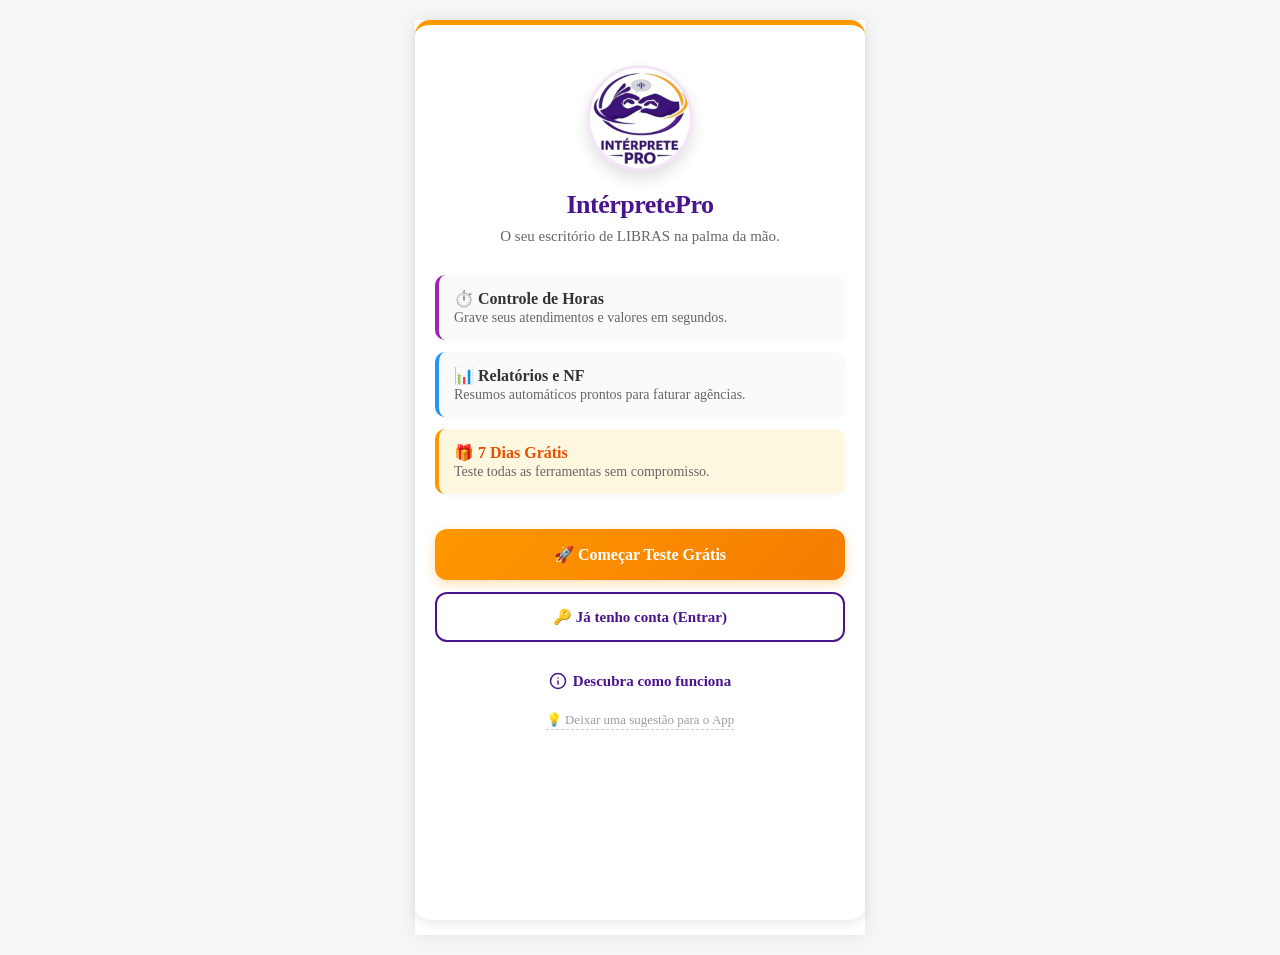
==== index.html @ 171ca23b "Inclui gerador local de QR Pix para Orders API" ====
<!DOCTYPE html>
<html lang="pt-br">

<head>
<!-- Teste de deploy automático -->
  <!-- Google Analytics: carregamento 8s após o carregamento completo da página -->
  
  <script>
    window.addEventListener('load', function () {
      window.setTimeout(function carregarGtag() {
        window.dataLayer = window.dataLayer || [];
        window.gtag = function () {
          window.dataLayer.push(arguments);
        };

        window.gtag('js', new Date());
        window.gtag('config', 'G-GJYN95318X');

        const script = document.createElement('script');
        script.src = 'https://www.googletagmanager.com/gtag/js?id=G-GJYN95318X';
        script.async = true;
        script.setAttribute('data-gtag-lazy', 'true');
        document.head.appendChild(script);
      }, 8000);
    }, { once: true });
  </script>

  <meta charset="UTF-8">
  <link rel="preload" as="image" href="logo.webp" type="image/webp" fetchpriority="high">
  <base target="_top">
  <meta name="viewport" content="width=device-width, initial-scale=1.0">

  <meta name="mobile-web-app-capable" content="yes">
  <meta name="apple-mobile-web-app-capable" content="yes">
  <meta name="apple-mobile-web-app-status-bar-style" content="black-translucent">
  <meta name="theme-color" content="#4a148c">
  <link rel="manifest" href="manifest.json">

  <title>IntérpretePro - App para Gestão de Intérpretes de LIBRAS</title>

  <meta name="description"
    content="O sistema de gestão definitivo para intérpretes de LIBRAS. Controle financeiro, histórico de atendimentos e relatórios simplificados em um só lugar.">
  <meta name="keywords" content="intérprete, LIBRAS, gestão, controle financeiro, sistema, app, surdos, acessibilidade">
  <meta name="author" content="Danilo Bertolani">

  <meta property="og:type" content="website">
  <meta property="og:url" content="https://interpretepro.deab.com.br/">
  <meta property="og:title" content="IntérpretePro | O seu escritório na palma da mão">
  <meta property="og:description"
    content="Gestão financeira e controle de atendimentos exclusivo para intérpretes de LIBRAS. Acesse agora!">
  <meta property="og:image" content="https://interpretepro.deab.com.br/logo.webp">
  <meta property="og:image:width" content="500">
  <meta property="og:image:height" content="500">

  <meta name="twitter:url" content="https://interpretepro.deab.com.br/">
  <meta name="twitter:image" content="https://interpretepro.deab.com.br/logo.webp">

  <link rel="icon" type="image/png" href="logo.webp">
  <link rel="apple-touch-icon" href="logo.webp">


  <link rel="stylesheet" href="style.css">
</head>

<body>
  <div id="barra-offline" style="display: none;">
    ⚠️ Você está sem internet. Verifique sua conexão.
  </div>

  <div id="toast-container" class="toast-container"></div>

  <div class="container-app" role="main">

    <div id="tela-login-google" class="card" style="display: none; text-align: center; padding: 40px 20px;">
      <div style="margin-bottom: 20px; display: flex; justify-content: center; width: 100%;">
        <img src="logo.webp" alt="Logo IntérpretePro" width="150" height="150" decoding="async"
          style="aspect-ratio: 1 / 1; width: 150px; height: 150px; border-radius: 50%; object-fit: cover; box-shadow: 0 4px 8px rgba(0,0,0,0.1); background: #fff;">
      </div>
      <h2 style="color: #4a148c; margin-bottom: 8px;">Portal IntérpretePro</h2>
      <p style="color: #757575; font-size: 14px; margin-bottom: 30px;">Gestão inteligente para intérpretes de LIBRAS.
      </p>

      <button onclick="solicitarAcessoSaaS()" class="btn-primario"
        style="background: #4285F4; border: none; width: 100%; display: flex; align-items: center; justify-content: center; gap: 10px; padding: 14px; border-radius: 8px; font-weight: bold; cursor: pointer;">
        <img src="https://www.gstatic.com/images/branding/product/1x/gsa_512dp.png" width="18">
        Entrar com Google
      </button>

      <div
        style="margin-top: 25px; padding: 15px; background-color: #f8f9fa; border-radius: 10px; border: 1px solid #eee;">
        <label
          style="display: flex; align-items: flex-start; text-align: left; cursor: pointer; font-size: 13px; line-height: 1.4; color: #616161;">
          <input type="checkbox" id="aceito-termos" style="margin-top: 2px; margin-right: 12px; transform: scale(1.2);">
          <span>
            Estou de acordo com os
            <a href="#" onclick="abrirModalTermos(event)"
              style="color: #4285F4; font-weight: 600; text-decoration: none; border-bottom: 1px solid #4285F4;">Termos
              de Uso</a>
            e a
            <a href="privacidade.html" target="_blank"
              style="color: #4285F4; font-weight: 600; text-decoration: none; border-bottom: 1px solid #4285F4;">Política
              de Privacidade</a>.
          </span>
        </label>
      </div>

      <div style="margin-top: 20px; font-size: 11px; text-align: center;">
        <a href="privacidade.html" target="_blank" style="color: #999; text-decoration: underline;">Política de
          Privacidade</a>
      </div>
    </div>

    <div id="tela-loading" style="display: none;">
      <div style="margin-bottom: 30px;">
        <img src="logo.webp" alt="Logo IntérpretePro" width="150" height="150" decoding="async"
          style="aspect-ratio: 1 / 1; width: 150px; height: 150px; border-radius: 50%; box-shadow: 0 10px 30px rgba(0,0,0,0.15);">
      </div>
      <h2 style="color: #4a148c; font-size: 36px; font-weight: 900; margin: 0 0 15px 0;">Olá, <span
          id="nome-usuario-loading" style="color: #FF9800;">Intérprete</span>! 🤟</h2>
      <p style="color: #666; font-size: 20px; margin: 0 0 40px 0;">Estamos organizando seu escritório...</p>
      <div class="loader"></div>
    </div>

    <div id="tela-trial" class="card" style="display: none; text-align: center; padding: 40px 20px;">
      <div style="font-size: 50px; margin-bottom: 10px;">🎁</div>
      <h2 style="color: #4a148c;">Bem-vindo ao IntérpretePro!</h2>

      <p style="color: #666; margin-top: 15px; font-size: 15px; line-height: 1.5;">
        Vimos que você é novo por aqui.<br>Que tal testar nosso sistema completo de gestão por <strong>7 dias totalmente
          grátis</strong>?
      </p>

      <button onclick="iniciarTesteGratis()" class="btn-primario"
        style="background: #25D366; width: 100%; margin-top: 25px; font-size: 16px; padding: 15px; font-weight: bold; box-shadow: 0 4px 6px rgba(37, 211, 102, 0.3);">
        🚀 Iniciar meus 7 Dias Grátis
      </button>

      <p style="font-size: 12px; color: #999; margin-top: 15px;">Nenhum cartão de crédito necessário nesta etapa.</p>
    </div>

    <div id="tela-bloqueio" class="card" style="display: none; text-align: center; padding: 40px 20px;">

      <div style="display: flex; justify-content: flex-end; width: 100%; margin-bottom: -10px;">
        <a href="#" onclick="logout()"
          style="color: #d32f2f; text-decoration: none; font-size: 13px; font-weight: 600; padding: 6px 12px; background: #ffebee; border-radius: 6px;">Sair
          da conta</a>
      </div>

      <div style="font-size: 50px; margin-bottom: 10px;">⏳</div>

      <h2 style="color: #FF9800;">Tempo Esgotado</h2>

      <p style="color: #444; margin-top: 10px; font-size: 15px; line-height: 1.5;">
        O período de acesso para o e-mail <br>
        <strong id="email-bloqueado" style="color:#4a148c;"></strong><br>
        chegou ao fim.
      </p>

      <p id="motivo-bloqueio" style="display:none;"></p>
      <div
        style="background: #f8f9fa; padding: 15px; border-radius: 8px; border-left: 4px solid #4CAF50; margin: 20px 0; text-align: left;">
        <p style="margin: 0; font-size: 13px; color: #555;">
          <strong>Seus dados estão seguros!</strong> 🛡️<br>
          Seu histórico de atendimentos e configurações continuam salvos no nosso banco de dados. Para voltar a
          adicionar novos serviços e faturar, renove seu acesso abaixo.
        </p>
      </div>


      <button id="btn-pagar" onclick="abrirModalPlanos()" class="btn-primario" style="display:none; margin-top:15px;">
        💳 Ver Planos e Assinar
      </button>

      <a href="https://wa.me/5527996962395?text=Olá, Danilo! Gostaria de renovar meu acesso ao App InterpretePro."
        target="_blank" class="btn-primario"
        style="background: #25D366; display: block; width: 100%; margin-top: 10px; text-decoration: none; padding: 12px; font-size: 14px; color: white;">
        📲 Falar com Suporte (WhatsApp)
      </a>

      <div style="display: flex; align-items: center; margin: 25px 0 15px 0;">
        <div style="flex: 1; height: 1px; background: #eee;"></div>
        <span style="padding: 0 10px; color: #999; font-size: 12px;">ou</span>
        <div style="flex: 1; height: 1px; background: #eee;"></div>
      </div>

      <p style="font-size: 12px; color: #777; margin-bottom: 10px;">
        Precisa apenas gerar uma nota fiscal antiga ou ver seu histórico?
      </p>

      <button onclick="acessarModoLeitura()" class="btn-voltar"
        style="width: 100%; margin: 0; padding: 12px; color: #546e7a; border: 1px solid #cfd8dc; background: #eceff1; font-weight: 600;">
        👀 Entrar no Modo Apenas Visualização
      </button>

    </div>

    <div id="tela-home" class="card"
      style="display: block; padding: 40px 20px; text-align: center; border-top: 5px solid #FF9800; border-radius: 15px;">

      <img src="logo.webp" alt="Logo IntérpretePro" width="100" height="100" fetchpriority="high" decoding="async"
        style="width: 100px; height: 100px; border-radius: 50%; margin-bottom: 15px; box-shadow: 0 8px 16px rgba(0,0,0,0.12); border: 3px solid #f3e5f5;">
      <h1 style="color: #4a148c; margin: 0; font-size: 26px; font-weight: 900; letter-spacing: -0.5px;">IntérpretePro
      </h1>
      <p style="color: #666; font-size: 15px; margin-top: 8px; margin-bottom: 30px;">O seu escritório de LIBRAS na palma
        da mão.</p>

      <div style="text-align: left; margin-bottom: 35px; display: flex; flex-direction: column; gap: 12px;">

        <div
          style="padding: 14px 15px; border-radius: 10px; background: #fafafa; border-left: 4px solid #9c27b0; box-shadow: 0 2px 5px rgba(0,0,0,0.03);">
          <strong style="color:#333; font-size: 16px;">⏱️ Controle de Horas</strong><br>
          <span style="color:#666; font-size: 14px;">Grave seus atendimentos e valores em segundos.</span>
        </div>

        <div
          style="padding: 14px 15px; border-radius: 10px; background: #fafafa; border-left: 4px solid #2196F3; box-shadow: 0 2px 5px rgba(0,0,0,0.03);">
          <strong style="color:#333; font-size: 16px;">📊 Relatórios e NF</strong><br>
          <span style="color:#666; font-size: 14px;">Resumos automáticos prontos para faturar agências.</span>
        </div>

        <div
          style="padding: 14px 15px; border-radius: 10px; background: #fff8e1; border-left: 4px solid #FF9800; box-shadow: 0 2px 5px rgba(0,0,0,0.03);">
          <strong style="color:#E65100; font-size: 16px;">🎁 7 Dias Grátis</strong><br>
          <span style="color:#666; font-size: 14px;">Teste todas as ferramentas sem compromisso.</span>
        </div>

      </div>

      <div style="display: flex; flex-direction: column; gap: 12px; margin-bottom: 30px;">

        <button onclick="mostrarTelaLogin()"
          style="background: linear-gradient(135deg, #FF9800, #F57C00); color: white; border: none; padding: 16px; font-size: 16px; font-weight: bold; border-radius: 12px; box-shadow: 0 4px 12px rgba(255, 152, 0, 0.3); cursor: pointer; transition: 0.2s;">
          🚀 Começar Teste Grátis
        </button>

        <button onclick="mostrarTelaLogin()"
          style="background: transparent; color: #4a148c; border: 2px solid #4a148c; padding: 14px; font-size: 15px; font-weight: bold; border-radius: 12px; cursor: pointer; transition: 0.2s;">
          🔑 Já tenho conta (Entrar)
        </button>

      </div>

      <a href="como-funciona.html" target="_blank"
        style="color: #4a148c; font-size: 15px; font-weight: bold; text-decoration: none; display: inline-flex; align-items: center; justify-content: center; gap: 6px; margin-bottom: 20px; transition: 0.2s;">
        <svg width="18" height="18" viewBox="0 0 24 24" fill="none" stroke="currentColor" stroke-width="2"
          stroke-linecap="round" stroke-linejoin="round">
          <circle cx="12" cy="12" r="10"></circle>
          <path d="M12 16v-4"></path>
          <path d="M12 8h.01"></path>
        </svg>
        Descubra como funciona
      </a>

      <br>

      <a href="#" onclick="abrirModalFeedback(event)"
        style="color: #9e9e9e; font-size: 13px; text-decoration: none; border-bottom: 1px dashed #ccc; padding-bottom: 2px; transition: 0.2s;">
        💡 Deixar uma sugestão para o App
      </a>

    </div>
    <div id="tela-app" style="display: none;">

      <div
        style="display: flex; justify-content: space-between; align-items: center; margin-bottom: 20px; padding-bottom: 10px; border-bottom: 1px solid #e0e0e0;">

        <div style="display: flex; align-items: center; gap: 12px;">
          <img src="logo.webp" alt="Logo"
            style="width: 45px; height: 45px; border-radius: 50%; border: 2px solid #f3e5f5;">
          <span class="header-app-logo">IntérpretePro</span>
        </div>

        <a href="#" onclick="logout()"
          style="color: #d32f2f; text-decoration: none; font-size: 14px; font-weight: 600; padding: 6px 12px; background: #ffebee; border-radius: 6px;">Sair</a>
      </div>

      <div class="dash-card">
        <p class="dash-title">Total a Receber</p>
        <p class="dash-value" id="valor-pendente">R$ 0,00</p>
        <div id="pendente-detalhado"
          style="display:flex; justify-content:center; gap:15px; font-size:12px; color:#666; flex-wrap:wrap; margin-top: 5px;">
        </div>
      </div>

      <div class="menu-grid">

        <button class="menu-btn" onclick="abrirRegistro()">
          <div class="menu-icon">➕</div>
          <div class="menu-text">Novo Serviço</div>
        </button>
        <button class="menu-btn" onclick="abrirHistorico()">
          <div class="menu-icon">🧾</div>
          <div class="menu-text">Histórico</div>
        </button>
        <button class="menu-btn" onclick="abrirRelatorios()">
          <div class="menu-icon">📊</div>
          <div class="menu-text">Relatórios/NF</div>
        </button>
        <button class="menu-btn" onclick="abrirConfiguracoes()">
          <div class="menu-icon">⚙️</div>
          <div class="menu-text">Ajustes / Equipe</div>
        </button>

        <button id="btn-tab-admin" class="menu-btn" onclick="abrirAdmin()"
          style="display:none; border: 2px solid #9c27b0; background: #f3e5f5;">
          <div class="menu-icon">🔑</div>
          <div class="menu-text" style="color:#4a148c; font-weight:bold;">Master Admin</div>
        </button>

      </div>

    </div>



    <div id="tela-registro" style="display: none;">
      <div class="card">

        <div class="header-app">
          <button class="btn-voltar-topo" onclick="fecharRegistroManual()">⬅</button>
          <h2 id="titulo-form">Atendimento</h2>
        </div>

        <form id="formRegistro" onsubmit="enviarDados(event)">
          <input type="hidden" id="linha-edicao">
          <input type="hidden" id="status-antigo">
          <input type="hidden" id="data-pgto-antiga">

          <div class="form-row-duo">
            <div style="flex: 1;"><label>Data:</label><input type="date" id="data" required></div>
            <div style="flex: 1.5;"><label>Tipo de Serviço:</label><select id="tipoServico" required></select></div>
          </div>

          <label>Intérprete:</label><select id="interprete" required></select>

          <label>Contratação:</label>
          <div class="toggle-origem">
            <input type="radio" name="origemAtendimento" value="Particular" id="origem-p"
              onchange="toggleCamposAgencia()" checked>
            <label for="origem-p">Particular</label>
            <input type="radio" name="origemAtendimento" value="Agência" id="origem-a" onchange="toggleCamposAgencia()">
            <label for="origem-a">Agência</label>
          </div>

          <div id="box-agencia" style="display: none;">
            <label>Agência:</label>
            <select id="agencia" onchange="aoMudarAgencia()"></select>
          </div>

          <label>Cliente/Empresa Final:</label>
          <input type="text" id="empresa" list="listaEmpresasDatalist" required
            placeholder="Selecione ou digite novo...">
          <datalist id="listaEmpresasDatalist"></datalist>

          <div class="form-row-duo">
            <div style="flex: 1;"><label>Início:</label><input type="time" id="inicio" required
                onchange="calcularTotalLive()"></div>
            <div style="flex: 1;"><label>Término:</label><input type="time" id="fim" required
                onchange="calcularTotalLive()"></div>
          </div>

          <label>Cobrança:</label>
          <div style="display: flex; gap: 10px; margin-top:5px;">
            <label style="font-weight:normal;"><input type="radio" name="tipoCobranca" value="hora" checked
                onchange="calcularTotalLive()"> Hora</label>
            <label style="font-weight:normal;"><input type="radio" name="tipoCobranca" value="fixo"
                onchange="calcularTotalLive()"> Fixo</label>
          </div>

          <label id="label-valor">Valor:</label>
          <input type="text" inputmode="numeric" id="valor-base" oninput="formatarMoeda(this); calcularTotalLive()"
            required>

          <div class="box-valor-live">
            <span style="font-size:11px; color:#2e7d32;">Subtotal: </span>
            <strong style="font-size:20px; color:#1b5e20;" id="valor-live-preview">R$ 0,00</strong>
          </div>

          <label>Obs:</label><textarea id="obs" rows="2"></textarea>

          <div id="secao-edicao-financeira"
            style="display:none; background: #f3e5f5; padding: 15px; border-radius: 10px; margin-bottom: 15px; border: 1px solid #ce93d8;">
            <label style="color: #4a148c; font-weight: bold;">Status do Pagamento:</label>
            <select id="edit-status" onchange="toggleDataEdicao()">
              <option value="Pendente">⏳ Pendente</option>
              <option value="Pago">✅ Pago</option>
            </select>
            <div id="box-data-recebimento-edit" style="margin-top: 10px;">
              <label>Data do Recebimento:</label>
              <input type="date" id="edit-data-pgto">
            </div>
          </div>

          <button type="submit" id="btnSalvar" class="btn-primario">Salvar</button>
          <button type="button" class="btn-voltar" onclick="fecharRegistroManual()">Cancelar</button>

        </form>
      </div>
    </div>

    <div id="tela-historico" style="display: none;">

      <div class="card">
        <div class="header-app">
          <button class="btn-voltar-topo" onclick="voltarDashboard()">⬅</button>
          <h2>Histórico</h2>
        </div>

        <div class="filtros-box">
          <div class="grid-filtros">
            <div>
              <label>Status:</label>
              <select id="filtroStatus" onchange="filtrarListaHistorico()" style="background: #fff;">
                <option value="pendente" selected>⏳ Pendentes</option>
                <option value="pago">✔️ Pagos</option>
                <option value="todos">📋 Todos</option>
              </select>
            </div>
            <div><label>Agência:</label><select id="filtroAgenciaHist" onchange="filtrarListaHistorico()"></select>
            </div>
            <div><label>Membro:</label><select id="filtroInterpreteHist" onchange="filtrarListaHistorico()"></select>
            </div>
            <div><label>Cliente:</label><input type="text" id="filtroClienteHist" onkeyup="filtrarListaHistorico()"
                placeholder="Buscar..."></div>
          </div>

          <div style="margin-top: 15px; border-top: 1px dashed #90caf9; padding-top: 10px;">
            <div style="display: flex; justify-content: space-between; align-items: center; margin-bottom: 5px;">
              <label style="margin: 0; font-size: 13px; color: #1976d2;">Período do Atendimento:</label>
              <button id="btnOrdenacaoData" onclick="alternarOrdemData()"
                style="background: #e3f2fd; border: none; border-radius: 6px; padding: 5px 10px; font-size: 11px; cursor: pointer; color: #1565c0; font-weight: bold; transition: 0.2s;">
                ⬇️ Mais Recentes
              </button>
            </div>
            <div style="display: flex; gap: 10px; align-items: center;">
              <input type="date" id="filtroDataInicio" onchange="filtrarListaHistorico()"
                style="margin: 0; padding: 10px; font-size: 13px !important; color: #444;">
              <span style="font-size: 12px; color: #666; font-weight: bold;">até</span>
              <input type="date" id="filtroDataFim" onchange="filtrarListaHistorico()"
                style="margin: 0; padding: 10px; font-size: 13px !important; color: #444;">
            </div>
          </div>

        </div>

        <div id="lista-html"></div>
      </div>
    </div>

    <div id="tela-relatorios" style="display: none;">
      <div class="card">
        <div class="header-app"><button class="btn-voltar-topo" onclick="voltarDashboard()">⬅</button>
          <h2>Relatórios</h2>
        </div>
        <div class="filtros-box" style="background: #f3e5f5;">
          <label>Tipo de Relatório:</label>
          <select id="tipoRelatorio" onchange="gerarRelatorio()">
            <option value="nf">📄 Nota Fiscal (Por Agência/Membro)</option>
            <option value="horas">⏱️ Produtividade (Total de Horas)</option>
          </select>
          <label id="labelMesFiltro">Mês Recebido:</label><input type="month" id="filtroMesRelatorio"
            onchange="gerarRelatorio()">
          <label>Membro:</label><select id="filtroMembroRelatorio" onchange="gerarRelatorio()"></select>
          <label>Agência (Opcional):</label><select id="filtroAgenciaRelatorio" onchange="gerarRelatorio()"></select>
        </div>
        <div class="relatorio-stats">
          <div class="stat-card"><span class="stat-label">Faturamento</span><strong id="valor-total-relatorio">R$
              0,00</strong></div>
          <div class="stat-card"><span class="stat-label">Total Horas</span><strong
              id="horas-total-relatorio">0.00h</strong></div>
        </div>
        <div id="lista-relatorio"></div>
        <div style="display: flex; gap: 10px; margin-top: 15px;">
          <button id="btnCopiarRelatorio" class="btn-primario" style="background-color: #9c27b0; flex: 1;"
            onclick="copiarResumo()">📋 Copiar Texto</button>
          <button id="btnBaixarImagem" class="btn-primario" style="background-color: #1976d2; flex: 1;"
            onclick="baixarImagemRelatorio()">🖼️ Salvar Imagem</button>
        </div>
      </div>
    </div>

    <div id="tela-admin" style="display: none;">
      <div class="card">
        <div class="header-app"><button class="btn-voltar-topo" onclick="voltarDashboard()">⬅</button>
          <h2>Gestão Master</h2>
        </div>
        <p style="font-size:12px; color:#666; margin-bottom:15px;">Gerencie acessos e assinaturas dos usuários.
        </p>
        <div id="lista-clientes-master">
        </div>
      </div>
    </div>

    <div id="tela-configuracoes" style="display: none;">
      <div class="card">
        <div class="header-app">
          <button class="btn-voltar-topo" onclick="voltarDashboard()">⬅</button>
          <h2>Ajustes</h2>
        </div>

        <div class="tabs-wrapper">
          <button class="scroll-arrow"
            onclick="document.querySelector('.tabs-nav').scrollBy({left: -100, behavior: 'smooth'})">❮</button>

          <div class="tabs-nav" style="flex: 1;">
            <button class="tab-btn active" id="btn-tab-servicos" onclick="mudarAba('servicos')">🛠️
              Serviços</button>
            <button class="tab-btn" id="btn-tab-equipe" onclick="mudarAba('equipe')">👥 Equipe</button>
            <button class="tab-btn" id="btn-tab-agencias" onclick="mudarAba('agencias')">🏢 Agências</button>
            <button class="tab-btn" id="btn-tab-clientes" onclick="mudarAba('clientes')">🏬 Clientes</button>
            <button class="tab-btn" id="btn-tab-sobre" onclick="mudarAba('sobre')">ℹ️ Sobre</button>
            <button class="tab-btn" id="btn-tab-perfil" onclick="mudarAba('perfil')">👤 Meu Perfil</button>
          </div>

          <button class="scroll-arrow"
            onclick="document.querySelector('.tabs-nav').scrollBy({left: 100, behavior: 'smooth'})">❯</button>
        </div>

        <div id="content-servicos" class="tab-content active">
          <form id="formServicos" onsubmit="salvarTipoServico(event)">
            <input type="hidden" id="servico-antigo"> <label>Tipo de Serviço:</label>
            <input type="text" id="configServicoNome" required placeholder="Ex: Tradução, Interpretação...">
            <button type="submit" class="btn-primario" style="background:#546e7a;">Salvar Serviço</button>
          </form>
          <div id="lista-servicos-ui" style="margin-top:15px;"></div>
        </div>

        <div id="content-equipe" class="tab-content">
          <form id="formEquipe" onsubmit="salvarEquipe(event)">
            <input type="hidden" id="equipe-antigo"> <label>Membro da Equipe:</label>
            <input type="text" id="configEquipeNome" required>
            <button type="submit" class="btn-primario" style="background:#546e7a;">Salvar</button>
          </form>
          <div id="lista-equipe-ui" style="margin-top:15px;"></div>
        </div>

        <div id="content-agencias" class="tab-content">
          <form id="formConfig" onsubmit="salvarAgencia(event)">
            <input type="hidden" id="agencia-antigo"> <label>Agência:</label>
            <input type="text" id="configNome" required>
            <label>Valor Hora:</label>
            <input type="text" inputmode="numeric" id="configValor" oninput="formatarMoeda(this)" required>
            <button type="submit" class="btn-primario" style="background:#607d8b;">Salvar</button>
          </form>
          <div id="lista-configuracoes" style="margin-top:15px;"></div>
        </div>

        <div id="content-clientes" class="tab-content">
          <form id="formClientes" onsubmit="salvarCliente(event)">
            <input type="hidden" id="cliente-antigo"> <label>Cliente/Empresa Final:</label>
            <input type="text" id="configClienteNome" required>
            <button type="submit" class="btn-primario" style="background:#FF9800;">Salvar Cliente</button>
          </form>
          <div id="lista-clientes-ui" style="margin-top:15px;"></div>
        </div>

        <div id="content-sobre" class="tab-content" style="text-align: center; padding: 30px 10px;">
          <img src="logo.webp" alt="IntérpretePro"
            style="width: 100px; height: 100px; border-radius: 50%; object-fit: cover; margin-bottom: 15px; box-shadow: 0 4px 8px rgba(0,0,0,0.1);">
          <h2 style="color: #4a148c; margin-bottom: 5px;">IntérpretePro</h2>
          <p style="color: #666; font-size: 14px; margin-bottom: 20px;">Versão 1.0.0</p>

          <p style="font-size: 14px; line-height: 1.5; color: #444; margin-bottom: 20px;">
            Sistema de gestão desenvolvido exclusivamente para facilitar o dia a dia e o controle financeiro de
            intérpretes de LIBRAS.
          </p>

          <div
            style="background: #f8f9fa; padding: 15px; border-radius: 8px; border: 1px solid #eee; text-align: left;">
            <p style="font-size: 13px; margin: 0 0 10px 0;"><strong>Desenvolvido por:</strong> Danilo Bertolani
            </p>
            <p style="font-size: 13px; margin: 0;"><strong>Suporte Técnico:</strong> <br>
              <a href="https://wa.me/5527996962395" target="_blank"
                style="color: #25D366; text-decoration: none; font-weight: bold;">📱 Chamar no WhatsApp</a>
            </p>
          </div>

          <div style="margin-top: 20px; display: flex; justify-content: center;">
            <button id="btn-instalar-app" onclick="instalarAplicativo()"
              style="display: none; background: linear-gradient(135deg, #7b1fa2, #4a148c); color: white; border: none; padding: 14px 22px; font-size: 15px; font-weight: bold; border-radius: 999px; cursor: pointer; transition: 0.2s; box-shadow: 0 6px 16px rgba(74, 20, 140, 0.28); min-width: 230px;">
              📲 Baixar Aplicativo
            </button>
          </div>

          <div style="margin-top: 25px; border-top: 1px solid #eee; padding-top: 20px;">
            <p style="font-size: 13px; color: #666; margin-bottom: 10px;">Sua opinião nos ajuda a evoluir o App!
            </p>
            <button onclick="abrirModalFeedback(event)" class="btn-voltar"
              style="color: #4a148c; border-color: #4a148c; background: #f3e5f5; width: 100%; margin: 0; padding: 15px; font-weight: bold;">
              💡 Enviar Sugestão / Feedback
            </button>
          </div>
        </div>

        <div id="content-perfil" class="tab-content">
          <div style="padding: 10px 0;">

            <!-- Avatar com edição -->
            <div style="text-align: center; margin-bottom: 20px;">
              <div style="position: relative; width: 90px; margin: 0 auto 10px auto;">
                <div id="avatar-display" onclick="document.getElementById('input-foto-perfil').click()"
                  style="width: 90px; height: 90px; border-radius: 50%; background: #f3e5f5; border: 3px solid #9c27b0; display: flex; align-items: center; justify-content: center; font-size: 48px; cursor: pointer; overflow: hidden;">
                  👤
                </div>
                <button onclick="removerFotoPerfil()" id="btn-remover-foto"
                  style="display:none; position: absolute; top: 0; right: 0; background: #e53935; border: none; border-radius: 50%; width: 24px; height: 24px; color: white; font-size: 14px; cursor: pointer; line-height: 1;">✕</button>
                <div onclick="document.getElementById('input-foto-perfil').click()"
                  style="position: absolute; bottom: 0; right: 0; background: #4a148c; border-radius: 50%; width: 26px; height: 26px; display: flex; align-items: center; justify-content: center; cursor: pointer; font-size: 14px;">
                  ✏️</div>
              </div>
              <input type="file" id="input-foto-perfil" accept="image/*" style="display:none"
                onchange="salvarFotoPerfil(this)">

              <!-- Nome editável -->
              <div id="nome-display-perfil"
                style="display: flex; align-items: center; justify-content: center; gap: 8px; margin-bottom: 4px;">
                <h3 style="color: #4a148c; margin: 0; font-size: 18px;" id="conta-nome">---</h3>
                <button onclick="ativarEdicaoNome()"
                  style="background: none; border: none; cursor: pointer; font-size: 14px; padding: 2px;">✏️</button>
              </div>
              <div id="nome-edit-perfil"
                style="display: none; gap: 6px; align-items: center; justify-content: center; flex-wrap: wrap; margin-bottom: 4px;">
                <input type="text" id="input-nome-perfil" placeholder="Nome"
                  style="width: 130px; padding: 6px 10px; font-size: 14px; margin: 0;">
                <input type="text" id="input-sobrenome-perfil" placeholder="Sobrenome"
                  style="width: 130px; padding: 6px 10px; font-size: 14px; margin: 0;">
                <button onclick="salvarNomePerfil()"
                  style="background: #4a148c; color: white; border: none; border-radius: 6px; padding: 7px 14px; font-size: 13px; cursor: pointer; font-weight: bold;">Salvar</button>
                <button onclick="cancelarEdicaoNome()"
                  style="background: #eee; color: #666; border: none; border-radius: 6px; padding: 7px 10px; font-size: 13px; cursor: pointer;">✕</button>
              </div>

              <p style="color: #888; font-size: 13px; margin: 4px 0 0 0;" id="conta-email">---</p>
            </div>

            <!-- Card Plano -->
            <div
              style="background: #f3e5f5; border-radius: 12px; padding: 15px; margin-bottom: 15px; border: 1px solid #ce93d8;">
              <p
                style="margin: 0 0 4px 0; font-size: 11px; color: #7b1fa2; font-weight: bold; text-transform: uppercase; letter-spacing: 0.5px;">
                Assinatura</p>
              <div style="display: flex; justify-content: space-between; align-items: center;">
                <span style="font-size: 20px; font-weight: bold; color: #4a148c;" id="conta-plano">---</span>
                <span style="font-size: 13px; color: #e65100; font-weight: bold;" id="conta-validade">---</span>
              </div>
            </div>

            <!-- Botão Renovar -->
            <button type="button" class="btn-primario" onclick="abrirModalPlanos()"
              style="margin-top: 0; margin-bottom: 20px;">
              💳 Fazer Upgrade / Renovar Plano
            </button>

            <!-- Importar Planilha -->
            <div style="background: #f9f9f9; padding: 15px; border-radius: 10px; border: 1px dashed #9c27b0;">
              <h4 style="color: #4a148c; margin: 0 0 10px 0; font-size: 15px;">📦 Importar Planilha</h4>

              <div
                style="background: #fff3e0; border-left: 4px solid #FF9800; border-radius: 6px; padding: 10px 12px; margin-bottom: 12px; font-size: 13px; color: #555; line-height: 1.6;">
                ⚠️ Certifique-se de que sua planilha segue o modelo padrão. Colunas fora do padrão podem causar erros.
                <br><br>

                <span style="color: #9e9e9e; font-weight: bold; cursor: not-allowed;">
                  📥 Planilha modelo — <em>em breve</em>
                </span>

              </div>

              <label style="font-size: 13px; font-weight: bold; color: #555; margin-top: 0;">🔗 Link do Google
                Sheets:</label>
              <input type="url" id="input-link-planilha"
                placeholder="https://docs.google.com/spreadsheets/d/e/.../pub?output=csv"
                style="width: 100%; padding: 10px; border: 1px solid #ccc; border-radius: 6px; margin-bottom: 12px; font-size: 12px; box-sizing: border-box;">

              <label style="font-size: 13px; font-weight: bold; color: #555; margin-top: 0;">📂 Ou upload do arquivo
                (.csv / .xlsx):</label>
              <input type="file" id="input-arquivo-planilha" accept=".csv,.xlsx,.xls"
                style="margin-bottom: 12px; background: white; border: 1px solid #ccc; font-size: 13px; border-radius: 6px;">

              <button type="button" onclick="prepararImportacaoLink()" class="btn-primario"
                style="margin: 0; background: #9c27b0; padding: 12px; font-weight: bold;">
                🔍 Analisar e Importar
              </button>
            </div>

            <!-- Modal confirmação importação -->
            <div id="modal-confirmacao-import"
              style="display: none; position: fixed; top: 0; left: 0; width: 100%; height: 100%; background: rgba(0,0,0,0.6); z-index: 9999; justify-content: center; align-items: center; padding: 20px; box-sizing: border-box;">
              <div
                style="background: white; width: 100%; max-width: 350px; border-radius: 12px; padding: 20px; box-shadow: 0 10px 25px rgba(0,0,0,0.2);">
                <h3 style="color: #4a148c; margin-top: 0; text-align: center; font-size: 18px;">Planilha Encontrada! 📊
                </h3>
                <p style="font-size: 13px; color: #666; text-align: center;">Verifique se os dados estão corretos antes
                  de importar.</p>
                <div id="msg-preview-import"
                  style="font-size: 13px; color: #333; margin-bottom: 20px; background: #f3e5f5; padding: 12px; border-radius: 8px; border-left: 4px solid #9c27b0; line-height: 1.6;">
                </div>
                <div style="display: flex; gap: 10px;">
                  <button type="button" onclick="fecharModalImport()" class="btn-voltar"
                    style="flex: 1; margin: 0; padding: 12px;">Cancelar</button>
                  <button type="button" onclick="executarImportacaoLote()" class="btn-primario"
                    style="flex: 1; margin: 0; padding: 12px; background: #4caf50; border: none;">✅ Importar</button>
                </div>
              </div>
            </div>

          </div>
        </div>
      </div>
    </div>
    <div id="atalho-feedback-fixo" class="feedback-atalho" style="display: none;">
      <a href="#" onclick="abrirModalFeedback(event)">
        <span>💡</span> Sugerir uma melhoria para o App
      </a>
    </div>

  </div>


<div id="modal-termos" class="modal-lgpd" style="display: none;">
    <div class="modal-content">
      <div class="header-app"
        style="display: flex; justify-content: space-between; align-items: center; border-bottom: 1px solid #eee; padding-bottom: 10px;">
        <h2 style="margin:0; font-size: 18px;">Termos e Privacidade</h2>
        <button onclick="fecharModalTermos()"
          style="background:none; border:none; font-size:28px; cursor:pointer; color:#666;">&times;</button>
      </div>
      <div class="modal-body"
        style="text-align: left; padding: 15px 0; max-height: 350px; overflow-y: auto; font-size: 14px; line-height: 1.5; color: #444;">
        <p><strong>1. Uso de Dados:</strong> O App utiliza seu e-mail apenas para autenticação e controle de
          licença.
        </p>
        <p><strong>2. Armazenamento:</strong> Seus registros são salvos em uma planilha privada vinculada ao sistema
          SaaS.</p>
        <p><strong>3. Seus Direitos:</strong> Sob a LGPD, você pode solicitar a exclusão de seus dados.</p>
        <p><strong>4. Segurança:</strong> Utilizamos protocolos de segurança do Google.</p>
      </div>
      <button class="btn-primario" onclick="fecharModalTermos()" style="width: 100%; margin-top: 10px;">Entendi e
        Fechar</button>
    </div>
  </div>

  <div id="modal-detalhes-servico" class="modal-lgpd" style="display: none; z-index: 10000;">
    <div class="modal-content"
      style="max-width: 380px; text-align: left; padding: 0; overflow: hidden; border-radius: 15px;">

      <div id="detalhe-header" style="padding: 20px; color: white; text-align: center; background: #4a148c;">
        <span id="detalhe-status-badge"
          style="background: rgba(255,255,255,0.2); padding: 4px 12px; border-radius: 20px; font-size: 11px; font-weight: bold; text-transform: uppercase;">STATUS</span>
        <h3 id="detalhe-agencia" style="margin: 10px 0 0 0; font-size: 22px;">---</h3>
      </div>

      <div style="padding: 20px;">
        <div style="display: flex; flex-direction: column; gap: 12px; margin-bottom: 20px;">
          <div style="font-size: 14px;">📍 <strong>Cliente:</strong> <span id="detalhe-cliente">---</span></div>
          <div style="font-size: 14px;">📅 <strong>Data:</strong> <span id="detalhe-data">---</span></div>
          <div style="font-size: 14px;">⏱️ <strong>Horário:</strong> <span id="detalhe-horas">---</span></div>
          <div style="font-size: 14px;">👤 <strong>Intérprete:</strong> <span id="detalhe-interprete">---</span>
          </div>
          <div style="font-size: 14px;">🛠️ <strong>Serviço:</strong> <span id="detalhe-tipo">---</span></div>
          <div id="box-obs-detalhe"
            style="font-size: 13px; color: #666; background: #f9f9f9; padding: 10px; border-radius: 8px; border-left: 3px solid #ddd;">
            <strong>Obs:</strong> <span id="detalhe-obs">---</span>
          </div>
          <div style="text-align: center;">
            <span style="font-size: 12px; color: #999;">Valor do Repasse:</span><br>
            <strong id="detalhe-valor" style="font-size: 24px; color: #2e7d32;">R$ 0,00</strong>
          </div>
        </div>

        <div id="acoes-detalhe" style="display: flex; flex-direction: column; gap: 10px;">

          <div id="secao-baixa-pagamento"
            style="background: #f1f8e9; padding: 15px; border-radius: 10px; border: 1px solid #c5e1a5;">
            <label style="font-size: 11px; font-weight: bold; color: #33691e;">DATA QUE VOCÊ RECEBEU:</label>
            <input type="date" id="data-pagamento-modal"
              style="width: 100%; padding: 10px; border: 1px solid #a5d6a7; border-radius: 6px; margin: 5px 0 10px 0; font-size: 16px;">
            <button id="btn-confirmar-pgto" class="btn-primario" style="background: #2e7d32; width: 100%; margin: 0;">✔️
              Confirmar Recebimento</button>
          </div>

          <div style="display: flex; gap: 10px;">
            <button id="btn-editar-detalhe" class="btn-voltar"
              style="flex: 1; margin: 0; border-color: #4a148c; color: #4a148c;">✏️ Editar</button>
            <button id="btn-excluir-detalhe" class="btn-voltar"
              style="flex: 1; margin: 0; border-color: #d32f2f; color: #d32f2f;">🗑️ Excluir</button>
          </div>
          <button onclick="fecharModalDetalhes()" class="btn-voltar"
            style="width: 100%; border: none; background: #eee;">Fechar</button>
        </div>
      </div>
    </div>
  </div>

  <div id="modal-logout" class="modal-lgpd" style="display: none;">
    <div class="modal-content" style="text-align: center;">
      <div style="font-size: 40px; margin-bottom: 10px;">🚪</div>
      <h3>Deseja sair da conta?</h3>
      <p style="color: #666; font-size: 14px; margin-bottom: 20px;">Seus dados continuam salvos com segurança.</p>
      <div style="display: flex; gap: 10px;">
        <button class="btn-voltar" onclick="fecharModalLogout()"
          style="flex: 1; margin: 0; padding: 12px;">Cancelar</button>
        <button class="btn-primario" onclick="confirmarLogout()"
          style="flex: 1; margin: 0; background: #ff5252; padding: 12px;">Sair agora</button>
      </div>
    </div>
  </div>

  <div id="modal-confirmacao" class="modal-lgpd" style="display: none; z-index: 30000;">
    <div class="modal-content" style="text-align: center; max-width: 420px; width: calc(100% - 32px);">
      <div id="confirm-icon" style="font-size: 40px; margin-bottom: 15px;">❓</div>
      <h3 id="confirm-titulo" style="color: #4a148c; margin-bottom: 10px;">Confirmar Ação</h3>
      <p id="confirm-mensagem" style="color: #666; font-size: 14px; margin-bottom: 18px;">Você tem certeza que deseja realizar esta alteração?</p>

      <div id="admin-licenca-campos" style="display: none; text-align: left; margin: 0 0 20px;">
        <div id="admin-licenca-atual" style="font-size: 12px; color: #666; background: #f7f4fa; border-radius: 8px; padding: 10px; margin-bottom: 14px;"></div>
        <label for="admin-plano-select" style="display:block; font-size:13px; font-weight:bold; margin-bottom:6px; color:#444;">Novo plano</label>
        <select id="admin-plano-select" class="input-field" style="width:100%; margin-bottom:14px;">
          <option value="">Carregando planos...</option>
        </select>
        <label for="admin-data-expiracao" style="display:block; font-size:13px; font-weight:bold; margin-bottom:6px; color:#444;">Nova data de expiração</label>
        <input id="admin-data-expiracao" type="date" class="input-field" style="width:100%; margin-bottom:4px;">
        <small style="display:block; color:#666; font-size:11px;">A data escolhida será gravada exatamente como informada.</small>
      </div>

      <div style="display: flex; gap: 10px;">
        <button onclick="fecharConfirmacao(false)" class="btn-voltar"
          style="flex: 1; margin: 0; padding: 12px;">Cancelar</button>
        <button id="btn-confirmar-ok" class="btn-primario"
          style="flex: 1; margin: 0; padding: 12px; background: #4a148c;">Confirmar</button>
      </div>
    </div>
  </div>


  <div id="modal-feedback" class="modal-lgpd" style="display: none; z-index: 9999;">
    <div class="modal-content" style="max-width: 400px; text-align: left;">
      <div style="display: flex; justify-content: space-between; align-items: center; margin-bottom: 15px;">
        <h3 style="color: #4a148c; margin: 0;">Sua opinião nos ajuda! 💬</h3>
        <button onclick="fecharModalFeedback()"
          style="background: none; border: none; font-size: 24px; cursor: pointer; color: #999;">&times;</button>
      </div>

      <form id="formFeedback" onsubmit="enviarFeedback(event)">
        <label style="font-size: 13px; font-weight: bold; color: #444;">Como você organiza seus atendimentos
          hoje?</label>
        <select id="fb-metodo" class="input-field" required style="margin-bottom: 15px;">
          <option value="" disabled selected>Selecione...</option>
          <option value="Papel/Agenda">Papel ou Agenda física</option>
          <option value="WhatsApp/Cabeca">WhatsApp ou "de cabeça"</option>
          <option value="Planilha">Planilha no Excel/Sheets</option>
          <option value="Nao_Organizo">Não tenho uma organização fixa</option>
        </select>

        <label style="font-size: 13px; font-weight: bold; color: #444;">Já esqueceu de cobrar algum serviço ou
          perdeu
          controle de pagamentos?</label>
        <select id="fb-perda" class="input-field" required style="margin-bottom: 15px;">
          <option value="" disabled selected>Selecione...</option>
          <option value="Sim_Frequente">Sim, acontece com frequência</option>
          <option value="Sim_Raro">Já aconteceu algumas vezes</option>
          <option value="Nunca">Nunca, sou muito organizado(a)</option>
        </select>

        <label style="font-size: 13px; font-weight: bold; color: #444;">Quanto tempo você gasta por mês somando
          horas
          para faturar?</label>
        <select id="fb-tempo" class="input-field" required style="margin-bottom: 15px;">
          <option value="" disabled selected>Selecione...</option>
          <option value="Minutos">Apenas alguns minutos</option>
          <option value="Horas">Algumas horas chatas</option>
          <option value="Muito_Tempo">Muito tempo / Um dia inteiro</option>
        </select>

        <label style="font-size: 13px; font-weight: bold; color: #444;">Acha que relatórios automáticos te dariam um
          ar
          mais profissional?</label>
        <select id="fb-status" class="input-field" required style="margin-bottom: 15px;">
          <option value="" disabled selected>Selecione...</option>
          <option value="Sim">Sim, com certeza</option>
          <option value="Talvez">Talvez, não tinha pensado nisso</option>
          <option value="Nao">Não vejo diferença</option>
        </select>

        <label style="font-size: 13px; font-weight: bold; color: #444;">Quanto você investiria mensalmente para ter
          toda
          essa gestão organizada?</label>
        <select id="fb-preco" class="input-field" required style="margin-bottom: 15px;">
          <option value="" disabled selected>Escolha um valor mensal...</option>
          <option value="15-25">R$ 15,00 a R$ 25,00</option>
          <option value="26-40">R$ 26,00 a R$ 40,00</option>
          <option value="41-60">R$ 41,00 a R$ 60,00</option>
          <option value="Nao_Pagaria">Apenas se fosse gratuito</option>
        </select>

        <label style="font-size: 13px; font-weight: bold; color: #444;">O que falta no App para você assinar o plano
          hoje?</label>
        <textarea id="fb-vital" class="input-field" rows="2" placeholder="O que te faria pagar com prazer?"
          style="margin-bottom: 15px;"></textarea>

        <label style="font-size: 13px; font-weight: bold; color: #444;">Algum elogio ou sugestão específica?</label>
        <textarea id="fb-obs" class="input-field" rows="2" placeholder="Sua opinião geral..."
          style="margin-bottom: 15px;"></textarea>

        <button type="submit" id="btn-feedback" class="btn-primario" style="background: #4a148c; width: 100%;">Enviar
          Feedback</button>
      </form>
    </div>
  </div>




  <div id="modal-planos" class="modal-lgpd" style="display:none;">
    <div class="modal-content" style="max-width:420px; padding:20px;">

      <div style="display:flex; justify-content:space-between; align-items:center; margin-bottom:6px;">
        <div>
          <h3 style="color:#4a148c; margin:0; font-size:20px;">🚀 Escolha seu Plano</h3>
          <p style="margin:4px 0 0 0; font-size:12px; color:#888;">Acesso completo ao IntérpretePro</p>
        </div>

        <button onclick="fecharModal('modal-planos')"
          style="background:none;border:none;font-size:28px;cursor:pointer;color:#aaa;line-height:1;">&times;</button>
      </div>

      <hr style="border:none; border-top:1px solid #eee; margin:14px 0;">

      <!-- Os cards de plano são injetados aqui pelo script.js -->
      <div id="modal-planos-lista">
        <div class="loader" style="margin:40px auto; border-top-color:#9c27b0;"></div>
      </div>

      <p style="text-align:center; font-size:11px; color:#bbb; margin-top:16px;">
        🔒 Pagamento seguro via Mercado Pago
      </p>
    </div>
  </div>


  <div id="modal-pix" class="modal-lgpd" style="display:none;">
    <div class="modal-content" style="max-width:380px;">

      <div style="display:flex; justify-content:space-between; align-items:center; margin-bottom:12px;">
        <h3 style="margin:0; color:#00897b; font-size:18px;">📱 Pague com PIX</h3>
        <button onclick="fecharModal('modal-pix')"
          style="background:none;border:none;font-size:26px;cursor:pointer;color:#aaa;">&times;</button>
      </div>

      <p style="font-size:13px; color:#555; margin:0 0 8px 0; text-align:center;">
        Escaneie o QR Code ou copie o código abaixo.
      </p>

      <!-- QR Code -->
      <div style="text-align:center;">
        <img id="pix-qrcode-img" class="pix-qrcode-img" src="" alt="QR Code PIX">
      </div>

      <!-- Código Copia e Cola -->
      <div class="pix-copia-cola" id="pix-copia-cola-texto">Gerando código...</div>

      <button class="btn-copiar-pix" onclick="copiarCodigoPix()">
        📋 Copiar código PIX
      </button>

      <div
        style="background:#fff8e1; border-left:3px solid #fbc02d; padding:10px; border-radius:6px; margin-top:14px; font-size:12px; color:#555;">
        ⏱️ <strong>Validade:</strong> 30 minutos. Após o pagamento, seu acesso será liberado
        automaticamente em até 1 minuto.
      </div>

      <p style="text-align:center; margin-top:14px; font-size:12px; color:#aaa;">
        🔒 Gerado pelo Mercado Pago
      </p>
    </div>
  </div>

  <!-- Bibliotecas e scripts carregados após o conteúdo e todos os modais -->
  <script src="https://cdn.jsdelivr.net/npm/@supabase/supabase-js@2"></script>
  <script src="https://cdnjs.cloudflare.com/ajax/libs/qrcodejs/1.0.0/qrcode.min.js"></script>
  <script src="script.js?v=20261028-orders-pix"></script>
</body>
</html>
---- style.css ----
/* 1. Ajuste de Fundo e Centralização Real */
body {
  font-family: 'Times New Roman', Times, serif;
  background-color: #f4f7f6;
  margin: 0;
  display: flex;
  justify-content: center;
  align-items: center;
  min-height: 100vh;
  padding: 20px 0;
  width: 100%;
  overflow-x: hidden;
}

/* Mantém a mesma família tipográfica também nos controles do navegador */
button,
input,
select,
textarea {
  font-family: inherit;
}

/* LOGO + NOME NO TOPO (MAIS VISÍVEL) - AUMENTADO */
.header-app-logo {
  font-size: 26px !important;
  /* ✏️ MUDANÇA: 22px → 26px */
  font-weight: 900 !important;
  color: #4a148c;
  text-shadow: 1px 1px 0px rgba(0, 0, 0, 0.05);
}

.container-app {
  width: 100%;
  max-width: 450px;
  background-color: white;
  min-height: 100vh;
  box-shadow: 0 0 15px rgba(0, 0, 0, 0.08);
  display: flex;
  flex-direction: column;
  margin: 0 auto;
  padding: 0;
  box-sizing: border-box;
}

#tela-app {
  padding: 0 15px;
}

#tela-configuracoes .card {
  padding: 12px;
}

/* ✏️ MUDANÇA: Ajuste para alinhar valores na lista de agências */
.valor-tag {
  color: #2e7d32;
  font-weight: bold;
  background: #e8f5e9;
  padding: 4px 10px;
  border-radius: 6px;
  font-size: 14px;
  margin: 0;
  min-width: auto;
  text-align: center;
  white-space: nowrap;
  /* ✏️ NOVO: impede quebra de linha */
  flex-shrink: 0;
  /* ✏️ NOVO: não encolhe */
  display: inline-block;
  /* ✏️ NOVO: alinha melhor */
}

/* 2. Ajuste para telas de Introdução (Home, Login, Loading) */
/* Isso faz com que elas ocupem a altura toda e centralizem o conteúdo verticalmente */
#tela-home,
#tela-login-google,
#tela-loading,
#tela-trial,
#tela-bloqueio {
  flex: 1;
  display: flex;
  flex-direction: column;
  justify-content: center !important;
  /* !important só AQUI */
  align-items: center !important;
  /* !important só AQUI */
  text-align: center !important;
  /* !important só AQUI */
  padding: 20px;
}

#tela-login-google {
  min-height: 100vh !important;
  height: 100vh !important;
}

#tela-home {
  min-height: 100vh !important;
  height: 100vh !important;
}

#tela-loading {
  min-height: 100vh !important;
  height: 100vh !important;
}

.card {
  background: white;
  padding: 20px;
  border-radius: 12px;
  box-shadow: 0 4px 10px rgba(0, 0, 0, 0.08);
  margin-bottom: 15px;
  box-sizing: border-box;
  width: 100%;
}

.dash-card {
  background: linear-gradient(135deg, #4CAF50, #2E7D32);
  color: white;
  text-align: center;
  padding: 25px 15px;
  border-radius: 16px;
}

.dash-title {
  margin: 0;
  font-size: 14px;
  text-transform: uppercase;
  font-weight: 600;
  opacity: 0.9;
}

.dash-value {
  font-size: 36px;
  font-weight: bold;
  margin: 5px 0 0 0;
}

.menu-grid {
  display: grid;
  grid-template-columns: 1fr 1fr;
  gap: 15px;
  margin-top: 15px;
}

.menu-btn {
  background: white;
  border: none;
  border-radius: 12px;
  padding: 20px 10px;
  box-shadow: 0 2px 8px rgba(0, 0, 0, 0.05);
  text-align: center;
  cursor: pointer;
  display: flex;
  flex-direction: column;
  align-items: center;
  justify-content: center;
  transition: 0.2s;
}

.menu-btn:active {
  background: #f0f0f0;
  transform: scale(0.98);
}

.menu-icon {
  font-size: 32px;
  margin-bottom: 8px;
}

/* ✏️ MUDANÇA: 28px → 32px */
.menu-text {
  font-size: 14px;
  font-weight: 700;
  color: #455a64;
}

#tela-loading {
  position: fixed !important;
  top: 0 !important;
  left: 0 !important;
  right: 0 !important;
  bottom: 0 !important;
  width: 100vw !important;
  height: 100vh !important;

  display: none;
  flex-direction: column !important;
  justify-content: center !important;
  align-items: center !important;
  text-align: center !important;

  z-index: 10000 !important;
  background: white !important;

  margin: 0 !important;
  padding: 20px !important;
  box-sizing: border-box !important;
}

.loader {
  border: 6px solid #f3f3f3;
  border-top: 6px solid #FF9800;
  border-radius: 50%;
  width: 60px;
  height: 60px;
  animation: spin 1s linear infinite;
  margin: 25px auto;
}

@keyframes spin {
  0% {
    transform: rotate(0deg);
  }

  100% {
    transform: rotate(360deg);
  }
}

label {
  font-size: 15px;
  font-weight: 600;
  margin-top: 18px;
}

input,
select,
textarea {
  width: 100%;
  padding: 12px;
  margin-top: 5px;
  border: 1px solid #cfd8dc;
  border-radius: 8px;
  box-sizing: border-box;
  font-size: 16px !important;
  background-color: #f8fafc;
}

.btn-primario {
  background-color: #4CAF50;
  color: white;
  border: none;
  padding: 15px;
  border-radius: 8px;
  font-size: 16px;
  font-weight: bold;
  cursor: pointer;
  width: 100%;
  margin-top: 20px;
}

.btn-voltar {
  background-color: transparent;
  color: #78909c;
  border: 1px solid #cfd8dc;
  padding: 12px;
  border-radius: 8px;
  font-size: 14px;
  font-weight: bold;
  cursor: pointer;
  width: 100%;
  margin-top: 15px;
}

.header-app {
  display: flex;
  align-items: center;
  margin-bottom: 20px;
  border-bottom: none solid #eee;
  padding-bottom: 10px;
}

.header-app h2 {
  margin: 0;
  font-size: 20px;
  flex: 1;
  text-align: center;
  color: #333;
}

.btn-voltar-topo {
  background: none;
  border: none;
  font-size: 26px !important;
  color: #666;
  cursor: pointer;
  padding: 5px 15px 5px 0;
}

.filtros-box {
  background: #f0f8ff;
  padding: 15px;
  border-radius: 8px;
  margin-bottom: 15px;
  border: 1px solid #90caf9;
}

.grid-filtros {
  display: grid;
  grid-template-columns: 1fr 1fr;
  gap: 10px;
}

.item-pendente {
  background: #fff;
  border-left: 4px solid #ff9800;
  padding: 10px 12px;
  margin-bottom: 8px;
  border-radius: 8px;
  box-shadow: 0 2px 5px rgba(0, 0, 0, 0.06);
}

/* ALINHAMENTO DAS LISTAS (BOTÕES À DIREITA) */
.item-config-flex {
  display: flex !important;
  justify-content: space-between !important;
  align-items: center !important;
  gap: 15px;
}

.item-config-flex strong {
  flex: 1;
}

/* Faz o texto ocupar o espaço e empurrar botões */

.acoes-card {
  display: flex;
  justify-content: flex-end;
  gap: 8px;
  margin-top: 12px;
  border-top: 1px solid #eee;
  padding-top: 10px;
}

.btn-acao {
  border: none;
  padding: 8px 12px;
  border-radius: 6px;
  font-size: 13px;
  font-weight: bold;
  cursor: pointer;
}

.btn-baixa {
  background-color: #4CAF50;
  color: white;
}

.btn-editar {
  background-color: #ffb300;
  color: white;
}

.btn-excluir {
  background-color: #e53935;
  color: white;
}

/* SETAS DE NAVEGAÇÃO NOS AJUSTES */
.tabs-wrapper {
  position: relative;
  display: flex;
  align-items: center;
  background: #f8f9fa;
  border-radius: 12px;
  padding: 0 10px;
}

.scroll-arrow {
  background: none;
  border: none;
  font-size: 20px;
  color: #9c27b0;
  cursor: pointer;
  padding: 10px;
  display: flex;
  align-items: center;
  opacity: 0.6;
  transition: 0.2s;
}

.scroll-arrow:hover {
  opacity: 1;
  transform: scale(1.2);
}

.tabs-nav {
  display: flex;
  overflow-x: auto;
  /* Habilita o scroll horizontal */
  gap: 12px;
  -webkit-overflow-scrolling: touch;
  scrollbar-color: #ccc #f1f1f1;
  scrollbar-width: none;
  -ms-overflow-style: none;
  padding: 15px 0 !important;
}

/* Estilização da barra para o computador (Chrome/Edge/Safari) */
.tabs-nav::-webkit-scrollbar {
  height: 6px;
  /* Barra fina e visível no PC */
}

.tabs-nav::-webkit-scrollbar-track {
  background: #f1f1f1;
  border-radius: 10px;
}

.tabs-nav::-webkit-scrollbar-thumb {
  background: #ccc;
  border-radius: 10px;
}

.tabs-nav::-webkit-scrollbar-thumb:hover {
  background: #9c27b0;
}

.tab-btn {
  flex: 0 0 110px;
  /* Quadrados ligeiramente maiores */
  height: 110px;
  display: flex;
  flex-direction: column;
  align-items: center;
  justify-content: center;
  background: #f8f9fa;
  border: 2px solid #eee;
  border-radius: 18px;
  font-size: 15px;
  font-weight: bold;
  white-space: normal;
  text-align: center;
  cursor: pointer;
  transition: 0.2s;
}

.tab-btn.active {
  background: #f3e5f5;
  border-color: #9c27b0;
  color: #4a148c;
  box-shadow: 0 4px 10px rgba(156, 39, 176, 0.15);
}

.tab-content {
  display: none;
}

.tab-content.active {
  display: block;
}

/* Outros estilos mantidos */
.toast-container {
  position: fixed;
  bottom: 20px;
  left: 50%;
  transform: translateX(-50%);
  z-index: 9999;
  width: 90%;
  max-width: 400px;
}

.toast {
  background: #323232;
  color: white;
  padding: 12px 20px;
  border-radius: 8px;
  margin-top: 10px;
  font-size: 14px;
  font-weight: 500;
  display: flex;
  align-items: center;
  justify-content: center;
  box-shadow: 0 4px 12px rgba(0, 0, 0, 0.15);
  animation: slideUp 0.3s ease, fadeOut 0.5s ease 2.5s forwards;
}

.toast.sucesso {
  background: #2e7d32;
  border-left: 5px solid #1b5e20;
}

.toast.erro {
  background: #c62828;
  border-left: 5px solid #8e0000;
}

@keyframes slideUp {
  from {
    bottom: -50px;
    opacity: 0;
  }

  to {
    bottom: 20px;
    opacity: 1;
  }
}

@keyframes fadeOut {
  from {
    opacity: 1;
  }

  to {
    opacity: 0;
  }
}

.relatorio-stats {
  display: flex;
  gap: 10px;
  margin-bottom: 20px;
}

.stat-card {
  flex: 1;
  background: white;
  padding: 15px;
  border-radius: 12px;
  text-align: center;
  box-shadow: 0 2px 8px rgba(0, 0, 0, 0.05);
  border: 1px solid #f3e5f5;
  transition: transform 0.2s;
  display: flex;
  flex-direction: column;
  gap: 4px;
}

.stat-card strong {
  font-size: 18px;
  color: #4a148c;
}

.stat-label {
  font-size: 12px;
  color: #888;
  text-transform: uppercase;
  letter-spacing: 0.5px;
}

.item-relatorio {
  background: white;
  border-radius: 10px;
  padding: 12px;
  margin-bottom: 10px;
  border-left: 4px solid #9c27b0;
  box-shadow: 0 2px 4px rgba(0, 0, 0, 0.03);
}

.modal-lgpd {
  position: fixed;
  z-index: 9999;
  left: 0;
  top: 0;
  width: 100%;
  height: 100%;
  background-color: rgba(0, 0, 0, 0.6);
  display: flex;
  align-items: center;
  justify-content: center;
}

.modal-content {
  background-color: #fff;
  width: 90%;
  max-width: 450px;
  border-radius: 12px;
  padding: 20px;
  box-shadow: 0 10px 25px rgba(0, 0, 0, 0.2);
  animation: subirModal 0.3s ease-out;
}

/* --- AJUSTE EXCLUSIVO PARA CELULAR (Telas até 450px) --- */
@media (max-width: 450px) {
  body {
    padding: 0 !important;
    /* Remove o espaço de 20px que mostra o fundo cinza */
    background-color: white;
    /* Garante fundo limpo nas laterais */
  }

  .container-app {
    box-shadow: none !important;
    /* Mata a sombra que vira "borda" no celular */
    max-width: 100%;
    border-radius: 0;
    /* Opcional: faz o app ocupar a quina do celular perfeitamente */
  }

  /* Garante que o loading fixo não tenha margens fantasmas */
  #tela-loading {
    padding: 0 !important;
  }
}

/* CORREÇÃO DE SINTAXE: Procure sua regra .header-app e corrija a linha do border */
.header-app {
  display: flex;
  align-items: center;
  margin-bottom: 20px;
  border-bottom: 1px solid #eee;
  /* Estava "none; solid #eee;", o que é erro de digitação */
  padding-bottom: 10px;
}

/* ===============================
   MOBILE FULLSCREEN FIX
=============================== */
@media (max-width: 600px) {

  body {
    padding: 0 !important;
    background: white !important;
  }

  .container-app {
    max-width: 100% !important;
    width: 100% !important;
    margin: 0 !important;
    border-radius: 0 !important;
    box-shadow: none !important;
  }

}

.item-historico {
  cursor: pointer;
  transition: transform 0.1s, background 0.2s;
  position: relative;
  overflow: hidden;
}

.item-historico:active {
  transform: scale(0.98);
  background-color: #f0f0f0;
}

/* Badge de status no card para ficar discreto e bonito */
.status-badge-card {
  position: absolute;
  top: 10px;
  right: 10px;
  font-size: 10px;
  font-weight: bold;
  padding: 2px 8px;
  border-radius: 10px;
}

/* Container para campos lado a lado */
.form-row-duo {
  display: flex;
  gap: 10px;
  margin-bottom: 5px;
}

.form-row-duo>div {
  flex: 1;
}

/* Seletor Segmentado (Particular vs Agência) */
.toggle-origem {
  display: flex;
  background: #f0f0f0;
  border-radius: 8px;
  padding: 3px;
  margin-bottom: 15px;
  border: 1px solid #ddd;
}

.toggle-origem input {
  display: none;
}

.toggle-origem label {
  flex: 1;
  text-align: center;
  padding: 8px 5px;
  cursor: pointer;
  border-radius: 6px;
  font-size: 13px;
  font-weight: bold;
  color: #666;
  transition: 0.2s;
}

.toggle-origem input:checked+label {
  background: #4a148c;
  color: white;
  box-shadow: 0 2px 4px rgba(0, 0, 0, 0.1);
}


/* Feedback Fixo no Rodapé do Celular */
/* Feedback Fixo no Rodapé do Celular */
.feedback-atalho {
  position: fixed;
  bottom: 0;
  left: 50%;
  transform: translateX(-50%);
  /* Centraliza o elemento */
  width: 100%;
  max-width: 450px;
  /* Mesma largura máxima do seu app */
  background-color: #ffffff;
  text-align: center;
  padding: 12px 0;
  border-top: 1px solid #eee;
  z-index: 998;
  /* Fica acima do conteúdo, mas abaixo de modais */
  box-shadow: 0 -2px 10px rgba(0, 0, 0, 0.05);
}

.feedback-atalho a {
  color: #9e9e9e;
  font-size: 12px;
  text-decoration: none;
  font-weight: 600;
  display: flex;
  align-items: center;
  justify-content: center;
  gap: 5px;
}

/* Ajuste para o conteúdo não ficar escondido atrás do rodapé */
#tela-app,
#tela-historico,
#tela-relatorios {
  padding-bottom: 60px !important;
}


/* Ajuste para os campos de data ficarem iguais no mobile */
#filtroDataInicio,
#filtroDataFim {
  min-height: 45px;
  background-color: #ffffff;
  border: 1px solid #90caf9;
  color: #1565c0;
  font-weight: bold;
  -webkit-appearance: none;
  /* Remove estilos estranhos no iOS */
}

#btnOrdenacaoData {
  padding: 8px 12px;
  box-shadow: 0 2px 4px rgba(0, 0, 0, 0.1);
}



/* --- Barra de aviso de conexão offline --- */
#barra-offline {
  display: none;
  position: fixed;
  top: 0;
  left: 50%;
  transform: translateX(-50%);
  width: 100%;
  max-width: 450px;
  background: #c62828;
  color: white;
  text-align: center;
  padding: 10px 15px;
  font-size: 13px;
  font-weight: bold;
  z-index: 99999;
  box-shadow: 0 2px 8px rgba(0, 0, 0, 0.3);
  animation: slideDownBar 0.3s ease;
}

@keyframes slideDownBar {
  from {
    top: -50px;
    opacity: 0;
  }

  to {
    top: 0;
    opacity: 1;
  }
}

/* --- Modal de Planos --- */
#modal-planos .modal-content {
  max-height: 88vh;
  overflow-y: auto;
  padding: 20px;
}

.plano-card {
  background: white;
  border: 2px solid #e0e0e0;
  border-radius: 14px;
  padding: 18px;
  margin-bottom: 14px;
  position: relative;
  transition: border-color 0.2s, box-shadow 0.2s;
}

.plano-card:hover {
  border-color: #9c27b0;
  box-shadow: 0 4px 12px rgba(156, 39, 176, 0.12);
}

.plano-card.destaque {
  border-color: #4a148c;
  background: linear-gradient(135deg, #fdf3ff, #f8f0ff);
}

.badge-desconto {
  position: absolute;
  top: -10px;
  right: 14px;
  background: #e53935;
  color: white;
  font-size: 11px;
  font-weight: 900;
  padding: 3px 10px;
  border-radius: 20px;
  letter-spacing: 0.3px;
}

.badge-popular {
  position: absolute;
  top: -10px;
  left: 14px;
  background: #4a148c;
  color: white;
  font-size: 11px;
  font-weight: 900;
  padding: 3px 10px;
  border-radius: 20px;
}

.plano-nome {
  font-size: 16px;
  font-weight: 900;
  color: #333;
  margin: 0 0 4px 0;
}

.plano-preco-equivalente {
  font-size: 22px;
  font-weight: 900;
  color: #4a148c;
  margin: 4px 0 2px 0;
}

.plano-preco-equivalente span {
  font-size: 13px;
  color: #888;
  font-weight: 500;
}

.plano-total {
  font-size: 12px;
  color: #888;
  margin-bottom: 14px;
}

.plano-botoes {
  display: flex;
  gap: 8px;
}

.btn-plano-cartao {
  flex: 1;
  padding: 11px 8px;
  background: #4a148c;
  color: white;
  border: none;
  border-radius: 8px;
  font-size: 13px;
  font-weight: bold;
  cursor: pointer;
  transition: background 0.2s;
}

.btn-plano-cartao:hover {
  background: #6a1b9a;
}

.btn-plano-pix {
  flex: 1;
  padding: 11px 8px;
  background: white;
  color: #00897b;
  border: 2px solid #00897b;
  border-radius: 8px;
  font-size: 13px;
  font-weight: bold;
  cursor: pointer;
  transition: background 0.2s;
}

.btn-plano-pix:hover {
  background: #e0f2f1;
}

/* --- Modal PIX --- */
#modal-pix .modal-content {
  text-align: center;
}

.pix-qrcode-img {
  width: 200px;
  height: 200px;
  margin: 16px auto;
  display: block;
  border-radius: 10px;
  border: 2px solid #e0e0e0;
}

.pix-copia-cola {
  background: #f5f5f5;
  border: 1px dashed #bbb;
  border-radius: 8px;
  padding: 12px;
  font-size: 11px;
  word-break: break-all;
  color: #555;
  text-align: left;
  margin: 12px 0;
  max-height: 80px;
  overflow-y: auto;
}

.btn-copiar-pix {
  width: 100%;
  padding: 13px;
  background: #00897b;
  color: white;
  border: none;
  border-radius: 8px;
  font-size: 15px;
  font-weight: bold;
  cursor: pointer;
  margin-top: 8px;
}

/* Spinner dentro de botão */
.btn-loading {
  opacity: 0.7;
  pointer-events: none;
}

/* =========================================
   AJUSTES CIRÚRGICOS DE ACESSIBILIDADE (a11y)
========================================= */
#atalho-feedback-fixo, .feedback-atalho {
  background-color: #4a148c !important;
  color: #ffffff !important;
}

a {
  color: #4a148c;
}

.feedback-atalho a {
  color: #ffffff !important;
}



#tela-app .dash-card {
  background: linear-gradient(135deg, #4CAF50, #2E7D32) !important;
  color: #ffffff !important;
  text-align: center;
  padding: 25px 15px;
  border-radius: 16px;
}

#tela-app .dash-card .dash-title {
  font-family: 'Times New Roman', Times, serif !important;
  font-size: 14px !important;
  font-weight: 600 !important;
}

#tela-app .dash-card .dash-value {
  font-family: 'Times New Roman', Times, serif !important;
  font-size: 36px !important;
  font-weight: 700 !important;
}

#tela-app #pendente-detalhado {
  gap: 10px !important;
  margin-top: 12px !important;
}

#tela-historico,
#tela-historico .card,
#tela-historico .filtros-box,
#tela-historico #lista-html,
#tela-historico .item-historico {
  font-family: 'Times New Roman', Times, serif !important;
}
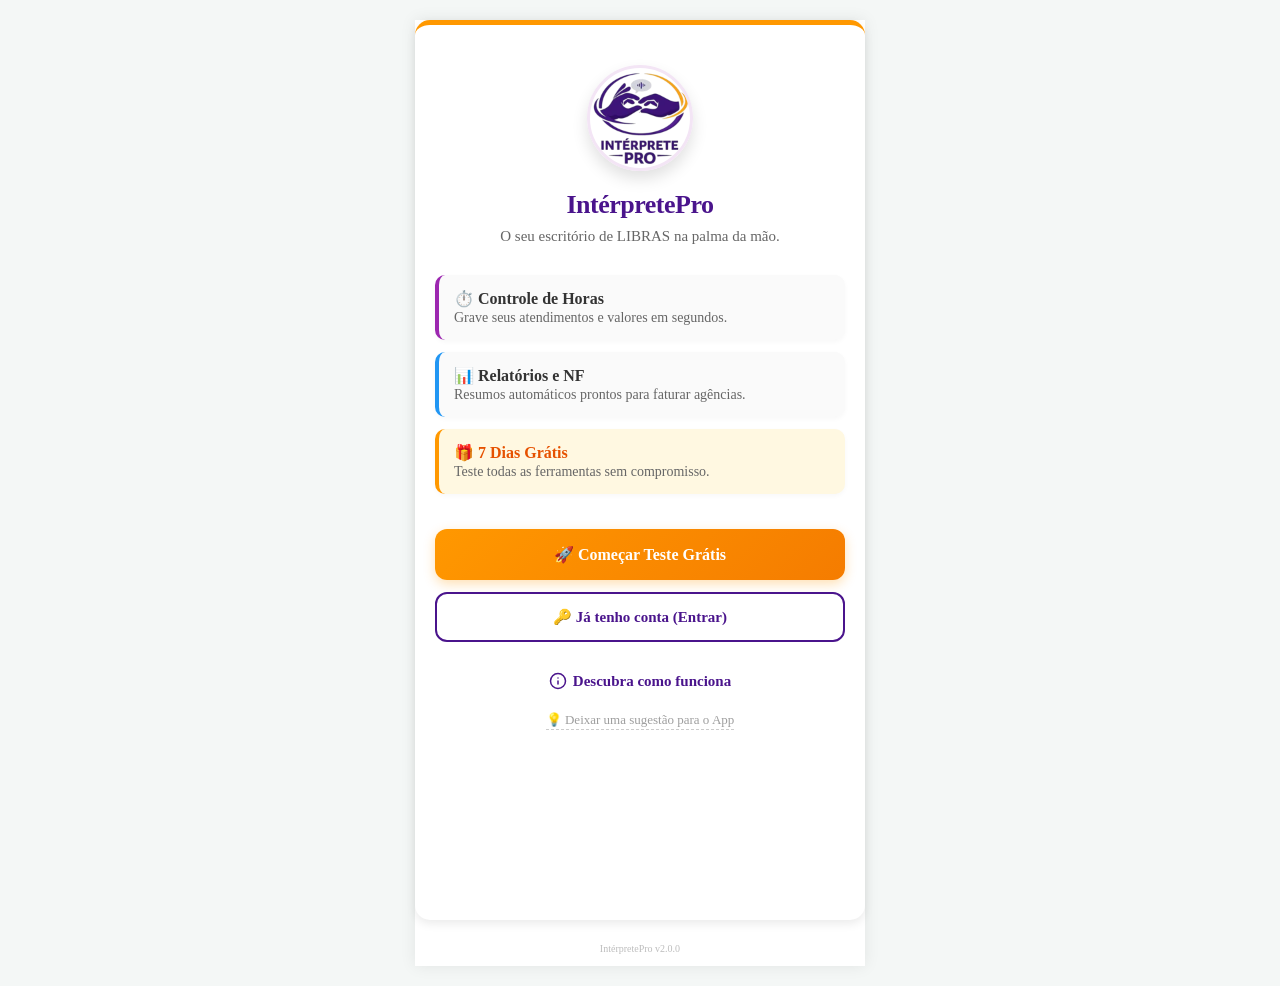
==== commit 92d57fa9: "Exibe badge de homologação e versão no aplicativo" ====
--- a/index.html
+++ b/index.html
@@ -268,6 +268,7 @@
           <img src="logo.webp" alt="Logo"
             style="width: 45px; height: 45px; border-radius: 50%; border: 2px solid #f3e5f5;">
           <span class="header-app-logo">IntérpretePro</span>
+          <span id="badge-ambiente" style="display: none; align-items: center; padding: 4px 8px; border: 1px solid #fcd34d; border-radius: 999px; background: #fef3c7; color: #92400e; font-size: 10px; font-weight: 600; white-space: nowrap;">🧪 Homologação • v2.0.0</span>
         </div>
 
         <a href="#" onclick="logout()"
@@ -713,6 +714,7 @@
         <span>💡</span> Sugerir uma melhoria para o App
       </a>
     </div>
+    <p id="rodape-ambiente" style="margin: 8px 0 12px; text-align: center; color: #bdbdbd; font-size: 10px;">IntérpretePro v2.0.0</p>
 
   </div>
 
